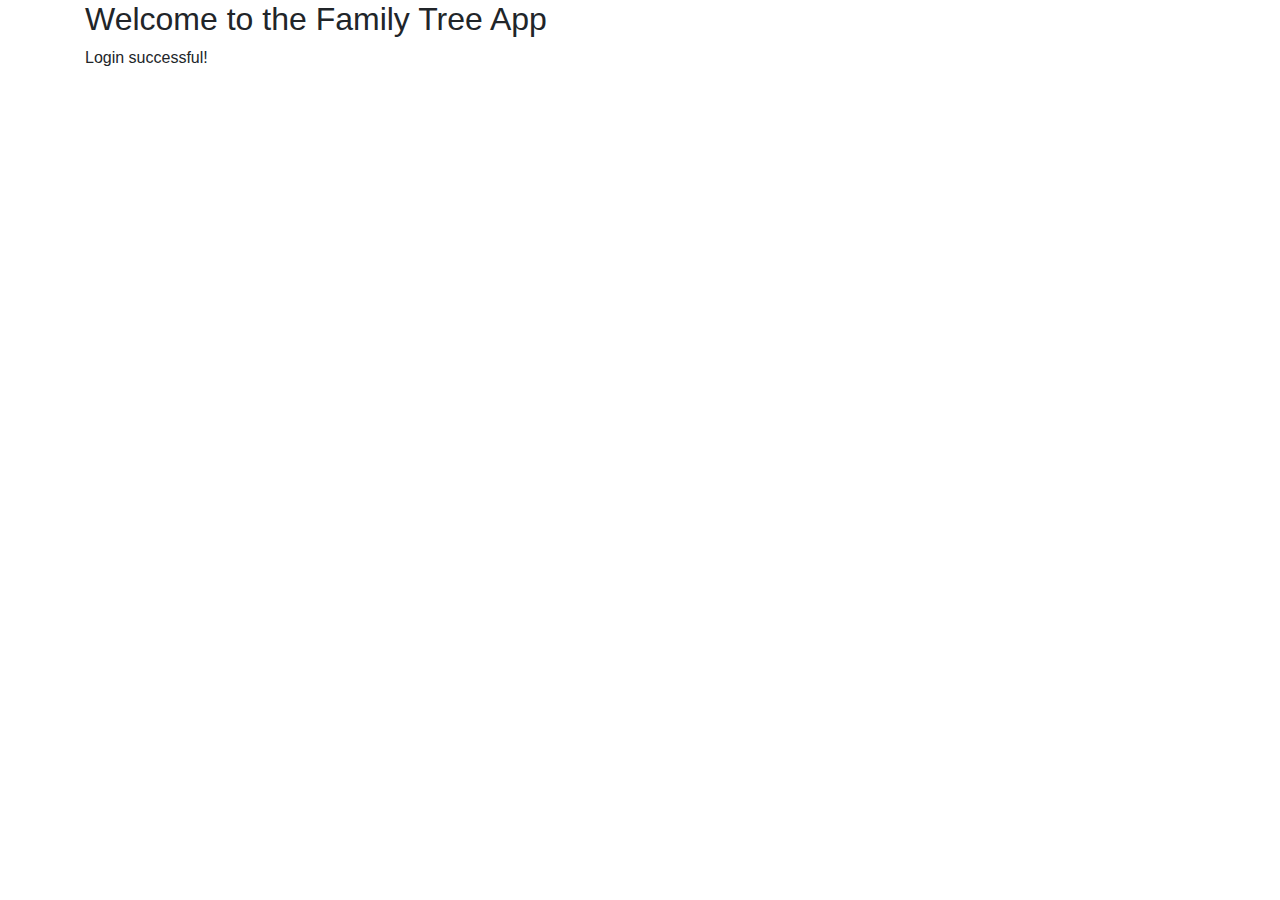
==== csaladfa/src/main/resources/templates/index.html @ 7f1b3e40 "working login and registration, basic html" ====
<!DOCTYPE html>
<html lang="en">
<head>
  <meta charset="UTF-8">
  <meta name="viewport" content="width=device-width, initial-scale=1.0">
  <title>Home</title>
  <link rel="stylesheet" href="https://stackpath.bootstrapcdn.com/bootstrap/4.5.2/css/bootstrap.min.css">
</head>
<body>
<div class="container">
  <h2>Welcome to the Family Tree App</h2>
  <p>Login successful!</p>
</div>
</body>
</html>
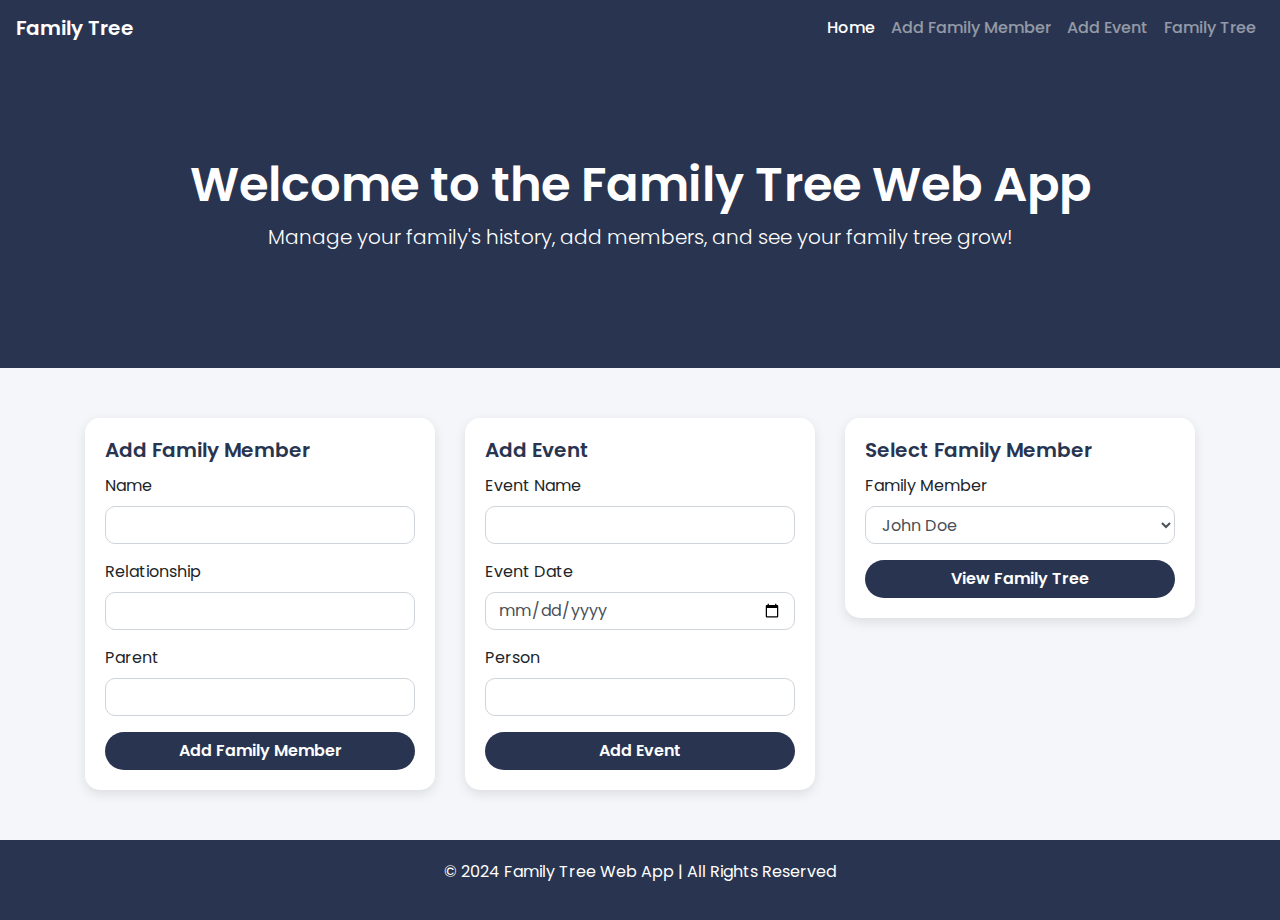
==== commit b30f421c: "basic index with forms" ====
--- a/csaladfa/src/main/resources/templates/index.html
+++ b/csaladfa/src/main/resources/templates/index.html
@@ -3,13 +3,174 @@
 <head>
   <meta charset="UTF-8">
   <meta name="viewport" content="width=device-width, initial-scale=1.0">
-  <title>Home</title>
-  <link rel="stylesheet" href="https://stackpath.bootstrapcdn.com/bootstrap/4.5.2/css/bootstrap.min.css">
+  <title>Family Tree Web App</title>
+  <link href="https://stackpath.bootstrapcdn.com/bootstrap/4.5.2/css/bootstrap.min.css" rel="stylesheet">
+  <link href="https://fonts.googleapis.com/css2?family=Poppins:wght@300;400;600&display=swap" rel="stylesheet">
+  <style>
+    body {
+      font-family: 'Poppins', sans-serif;
+      background-color: #f4f6f9;
+    }
+    .navbar {
+      background-color: #293550;
+    }
+    .navbar-brand {
+      color: white;
+      font-weight: 600;
+    }
+    .navbar-nav .nav-link {
+      color: white;
+      font-weight: 500;
+    }
+    .container {
+      margin-top: 50px;
+    }
+    .hero-section {
+      background-color: #293550;
+      color: white;
+      padding: 100px 0;
+      text-align: center;
+    }
+    .hero-section h1 {
+      font-size: 3rem;
+      font-weight: 600;
+    }
+    .card {
+      border: none;
+      border-radius: 15px;
+      box-shadow: 0px 4px 12px rgba(0, 0, 0, 0.1);
+    }
+    .card-title {
+      font-weight: 600;
+      color: #293550;
+    }
+    .form-control {
+      border-radius: 10px;
+    }
+    .btn-custom {
+      background-color: #293550;
+      color: white;
+      border-radius: 25px;
+      font-weight: 600;
+    }
+    .btn-custom:hover {
+      background-color: #0056b3;
+    }
+    .footer {
+      background-color: #293550;
+      color: white;
+      padding: 20px;
+      text-align: center;
+      margin-top: 50px;
+    }
+  </style>
 </head>
 <body>
+<!-- Navigation Bar -->
+<nav class="navbar navbar-expand-lg navbar-dark">
+  <a class="navbar-brand" href="/">Family Tree</a>
+  <button class="navbar-toggler" type="button" data-toggle="collapse" data-target="#navbarNav" aria-controls="navbarNav" aria-expanded="false" aria-label="Toggle navigation">
+    <span class="navbar-toggler-icon"></span>
+  </button>
+  <div class="collapse navbar-collapse" id="navbarNav">
+    <ul class="navbar-nav ml-auto">
+      <li class="nav-item active">
+        <a class="nav-link" href="/">Home</a>
+      </li>
+      <li class="nav-item">
+        <a class="nav-link" href="/add-family-member">Add Family Member</a>
+      </li>
+      <li class="nav-item">
+        <a class="nav-link" href="/add-event">Add Event</a>
+      </li>
+      <li class="nav-item">
+        <a class="nav-link" href="/family-tree">Family Tree</a>
+      </li>
+    </ul>
+  </div>
+</nav>
+
+<!-- Hero Section -->
+<div class="hero-section">
+  <h1>Welcome to the Family Tree Web App <span th:text="${username}"></span></h1>
+  <p class="lead">Manage your family's history, add members, and see your family tree grow!</p>
+</div>
+
+<!-- Main Content Section -->
 <div class="container">
-  <h2>Welcome to the Family Tree App</h2>
-  <p>Login successful!</p>
+  <div class="row">
+    <div class="col-md-4">
+      <div class="card">
+        <div class="card-body">
+          <h5 class="card-title">Add Family Member</h5>
+          <form action="/add-family-member" method="post">
+            <div class="form-group">
+              <label for="name">Name</label>
+              <input type="text" class="form-control" id="name" name="name" required>
+            </div>
+            <div class="form-group">
+              <label for="relationship">Relationship</label>
+              <input type="text" class="form-control" id="relationship" name="relationship" required>
+            </div>
+            <div class="form-group">
+              <label for="parent">Parent</label>
+              <input type="text" class="form-control" id="parent" name="parent">
+            </div>
+            <button type="submit" class="btn btn-custom btn-block">Add Family Member</button>
+          </form>
+        </div>
+      </div>
+    </div>
+    <div class="col-md-4">
+      <div class="card">
+        <div class="card-body">
+          <h5 class="card-title">Add Event</h5>
+          <form action="/add-event" method="post">
+            <div class="form-group">
+              <label for="event-name">Event Name</label>
+              <input type="text" class="form-control" id="event-name" name="event-name" required>
+            </div>
+            <div class="form-group">
+              <label for="event-date">Event Date</label>
+              <input type="date" class="form-control" id="event-date" name="event-date" required>
+            </div>
+            <div class="form-group">
+              <label for="person">Person</label>
+              <input type="text" class="form-control" id="person" name="person" required>
+            </div>
+            <button type="submit" class="btn btn-custom btn-block">Add Event</button>
+          </form>
+        </div>
+      </div>
+    </div>
+    <div class="col-md-4">
+      <div class="card">
+        <div class="card-body">
+          <h5 class="card-title">Select Family Member</h5>
+          <form action="/family-tree" method="get">
+            <div class="form-group">
+              <label for="family-member">Family Member</label>
+              <select class="form-control" id="family-member" name="family-member" required>
+                <option value="john_doe">John Doe</option>
+                <option value="jane_doe">Jane Doe</option>
+                <option value="jim_doe">Jim Doe</option>
+              </select>
+            </div>
+            <button type="submit" class="btn btn-custom btn-block">View Family Tree</button>
+          </form>
+        </div>
+      </div>
+    </div>
+  </div>
 </div>
+
+<!-- Footer -->
+<div class="footer">
+  <p>&copy; 2024 Family Tree Web App | All Rights Reserved</p>
+</div>
+
+<script src="https://code.jquery.com/jquery-3.5.1.slim.min.js"></script>
+<script src="https://cdn.jsdelivr.net/npm/@popperjs/core@2.5.3/dist/umd/popper.min.js"></script>
+<script src="https://stackpath.bootstrapcdn.com/bootstrap/4.5.2/js/bootstrap.min.js"></script>
 </body>
 </html>
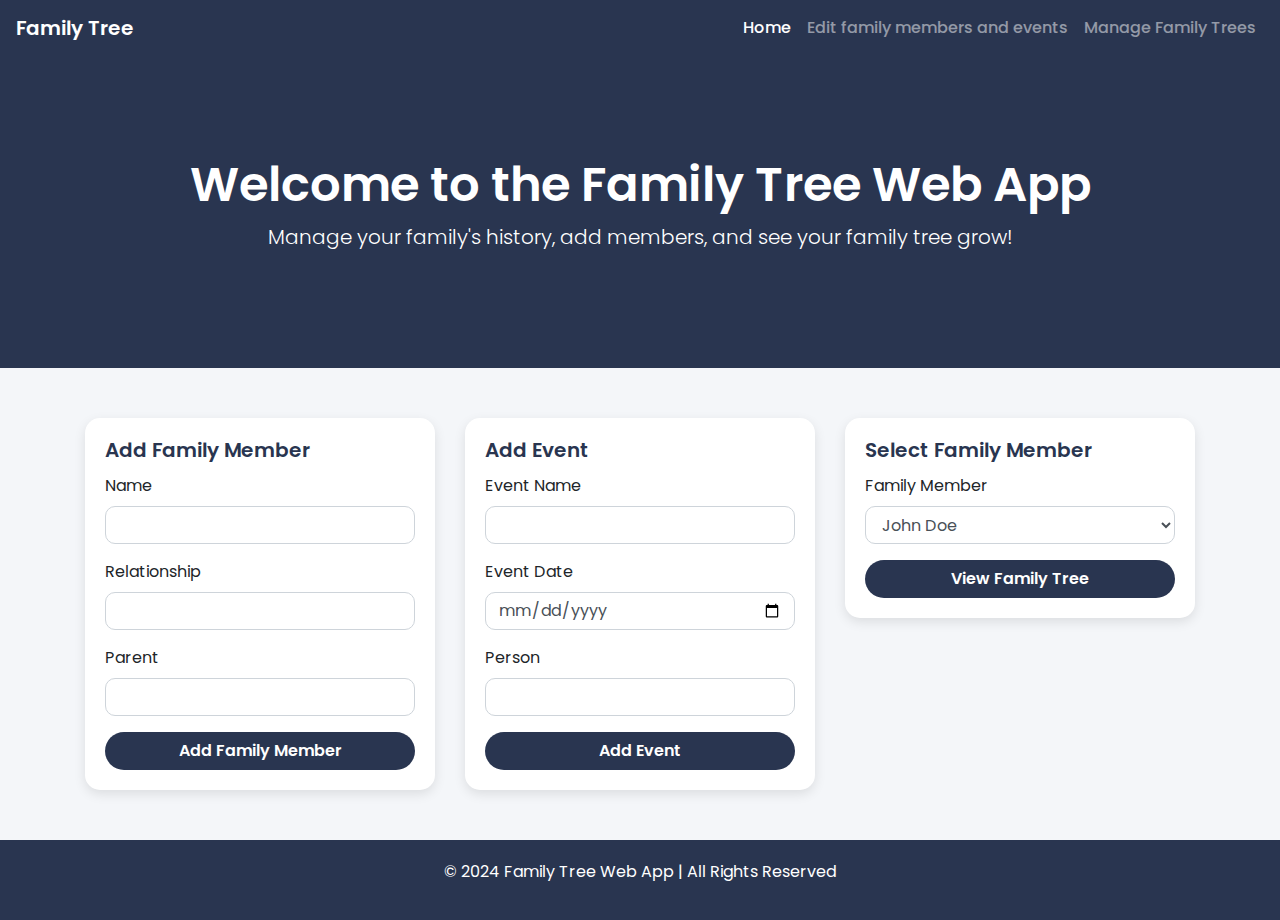
==== commit b730cd8c: "adden name attribute to event" ====
--- a/csaladfa/src/main/resources/templates/index.html
+++ b/csaladfa/src/main/resources/templates/index.html
@@ -78,13 +78,10 @@
         <a class="nav-link" href="/">Home</a>
       </li>
       <li class="nav-item">
-        <a class="nav-link" href="/add-family-member">Add Family Member</a>
+        <a class="nav-link" href="/edit">Edit family members and events</a>
       </li>
       <li class="nav-item">
-        <a class="nav-link" href="/add-event">Add Event</a>
-      </li>
-      <li class="nav-item">
-        <a class="nav-link" href="/family-tree">Family Tree</a>
+        <a class="nav-link" href="/family-tree">Manage Family Trees</a>
       </li>
     </ul>
   </div>
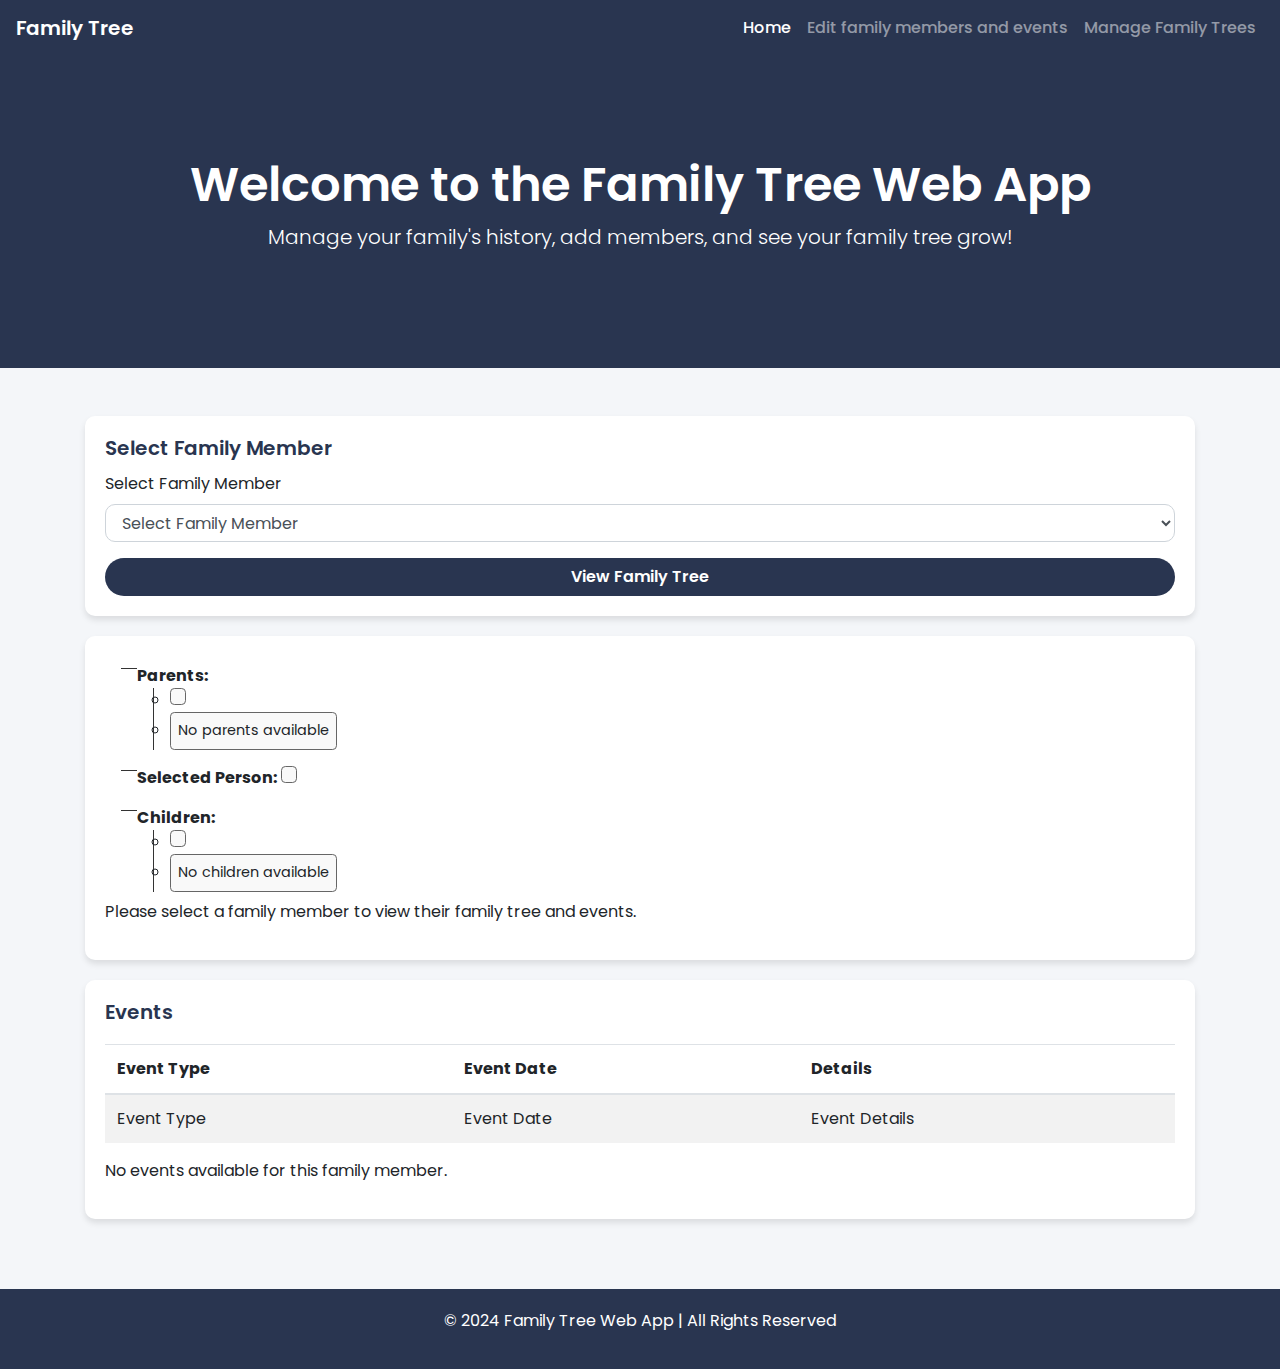
==== commit cf6f05de: "family tree display on index" ====
--- a/csaladfa/src/main/resources/templates/index.html
+++ b/csaladfa/src/main/resources/templates/index.html
@@ -63,6 +63,92 @@
       text-align: center;
       margin-top: 50px;
     }
+    .card {
+      margin-bottom: 20px;
+      border-radius: 10px;
+      box-shadow: 0px 4px 6px rgba(0, 0, 0, 0.1);
+    }
+    .tree-container ul {
+      padding-top: 20px;
+      position: relative;
+    }
+    .tree-container ul::before {
+      content: '';
+      position: absolute;
+      top: 0;
+      left: 50%;
+      border-left: 1px solid #ccc;
+      width: 0;
+      height: 20px;
+    }
+    .tree-container li {
+      float: left;
+      text-align: center;
+      list-style-type: none;
+      position: relative;
+      padding: 20px 5px 0 5px;
+    }
+    .tree-container li::before, .tree-container li::after {
+      content: '';
+      position: absolute;
+      top: 0;
+      right: 50%;
+      border-top: 1px solid #ccc;
+      width: 50%;
+      height: 20px;
+    }
+    .tree-container li::after {
+      right: auto;
+      left: 50%;
+      border-left: 1px solid #ccc;
+    }
+    .tree-container .node {
+      display: inline-block;
+      border: 1px solid #ccc;
+      padding: 10px;
+      border-radius: 5px;
+      text-align: center;
+    }
+    .events-table {
+      margin-top: 20px;
+    }
+    .tree {
+      list-style-type: none;
+      margin: 0;
+      padding: 0;
+    }
+
+    .tree > li {
+      position: relative;
+      padding: 0.5em 0 0.5em 1em;
+      margin-left: 1em;
+    }
+
+    .tree > li:before {
+      content: "";
+      position: absolute;
+      left: 0;
+      top: 0.75em;
+      width: 1em;
+      height: 0.1em;
+      background: #333;
+    }
+
+    .tree > li ul {
+      margin-left: 1em;
+      border-left: 0.1em solid #333;
+      padding-left: 1em;
+    }
+
+    .tree span {
+      display: inline-block;
+      padding: 0.5em;
+      border: 1px solid #666;
+      border-radius: 0.3em;
+      background-color: #f9f9f9;
+      font-size: 0.9em;
+    }
+
   </style>
 </head>
 <body>
@@ -94,63 +180,21 @@
 </div>
 
 <!-- Main Content Section -->
-<div class="container">
+<div class="container mt-5">
+  <!-- Select Family Member -->
   <div class="row">
-    <div class="col-md-4">
-      <div class="card">
-        <div class="card-body">
-          <h5 class="card-title">Add Family Member</h5>
-          <form action="/add-family-member" method="post">
-            <div class="form-group">
-              <label for="name">Name</label>
-              <input type="text" class="form-control" id="name" name="name" required>
-            </div>
-            <div class="form-group">
-              <label for="relationship">Relationship</label>
-              <input type="text" class="form-control" id="relationship" name="relationship" required>
-            </div>
-            <div class="form-group">
-              <label for="parent">Parent</label>
-              <input type="text" class="form-control" id="parent" name="parent">
-            </div>
-            <button type="submit" class="btn btn-custom btn-block">Add Family Member</button>
-          </form>
-        </div>
-      </div>
-    </div>
-    <div class="col-md-4">
-      <div class="card">
-        <div class="card-body">
-          <h5 class="card-title">Add Event</h5>
-          <form action="/add-event" method="post">
-            <div class="form-group">
-              <label for="event-name">Event Name</label>
-              <input type="text" class="form-control" id="event-name" name="event-name" required>
-            </div>
-            <div class="form-group">
-              <label for="event-date">Event Date</label>
-              <input type="date" class="form-control" id="event-date" name="event-date" required>
-            </div>
-            <div class="form-group">
-              <label for="person">Person</label>
-              <input type="text" class="form-control" id="person" name="person" required>
-            </div>
-            <button type="submit" class="btn btn-custom btn-block">Add Event</button>
-          </form>
-        </div>
-      </div>
-    </div>
-    <div class="col-md-4">
+    <div class="col-md-12">
       <div class="card">
         <div class="card-body">
           <h5 class="card-title">Select Family Member</h5>
-          <form action="/family-tree" method="get">
+          <form action="/" method="get">
             <div class="form-group">
-              <label for="family-member">Family Member</label>
-              <select class="form-control" id="family-member" name="family-member" required>
-                <option value="john_doe">John Doe</option>
-                <option value="jane_doe">Jane Doe</option>
-                <option value="jim_doe">Jim Doe</option>
+              <label for="family-member">Select Family Member</label>
+              <select class="form-control" id="family-member" name="family-member-id" required>
+                <option value="" disabled selected>Select Family Member</option>
+                <th:block th:each="member : ${familyMembers}">
+                  <option th:value="${member.id}" th:text="${member.first_name} + ' ' + ${member.last_name} + ' (' + ${member.date_of_birth} + ')'"></option>
+                </th:block>
               </select>
             </div>
             <button type="submit" class="btn btn-custom btn-block">View Family Tree</button>
@@ -159,7 +203,93 @@
       </div>
     </div>
   </div>
+
+  <!-- Family Tree Section -->
+  <div class="row">
+    <div class="col-md-12">
+      <div class="card">
+        <div class="card-body">
+          <!-- Family Tree Display -->
+          <div th:if="${person != null}">
+            <ul class="tree">
+              <!-- Parents Section -->
+              <li>
+                <strong>Parents:</strong>
+                <ul>
+                  <li th:each="parent : ${parents}">
+                    <span th:text="${parent.first_name} + ' ' + ${parent.last_name}"></span>
+                  </li>
+                  <li th:if="${parents.size() == 0}">
+                    <span>No parents available</span>
+                  </li>
+                </ul>
+              </li>
+
+              <!-- Selected Person -->
+              <li>
+                <strong>Selected Person:</strong>
+                <span th:text="${person.first_name} + ' ' + ${person.last_name}"></span>
+              </li>
+
+              <!-- Children Section -->
+              <li>
+                <strong>Children:</strong>
+                <ul>
+                  <li th:each="child : ${children}">
+                    <span th:text="${child.first_name} + ' ' + ${child.last_name}"></span>
+                  </li>
+                  <li th:if="${children.size() == 0}">
+                    <span>No children available</span>
+                  </li>
+                </ul>
+              </li>
+            </ul>
+          </div>
+          <!-- Fallback for No Selection -->
+          <div th:if="${person == null}">
+            <p>Please select a family member to view their family tree and events.</p>
+          </div>
+        </div>
+      </div>
+    </div>
+  </div>
+
+  <!-- Events Section -->
+  <div class="row">
+    <div class="col-md-12">
+      <div class="card">
+        <div class="card-body">
+          <h5 class="card-title">Events</h5>
+          <div th:if="${events != null && !events.isEmpty()}">
+            <table class="table table-striped events-table">
+              <thead>
+              <tr>
+                <th>Event Type</th>
+                <th>Event Date</th>
+                <th>Details</th>
+              </tr>
+              </thead>
+              <tbody>
+              <th:block th:each="event : ${events}">
+                <tr>
+                  <td th:text="${event.type}">Event Type</td>
+                  <td th:text="${event.date}">Event Date</td>
+                  <td th:text="${event.name}">Event Details</td>
+                </tr>
+              </th:block>
+              </tbody>
+            </table>
+          </div>
+          <div th:if="${events == null || events.isEmpty()}">
+            <p>No events available for this family member.</p>
+          </div>
+        </div>
+      </div>
+    </div>
+  </div>
 </div>
+
+
 
 <!-- Footer -->
 <div class="footer">
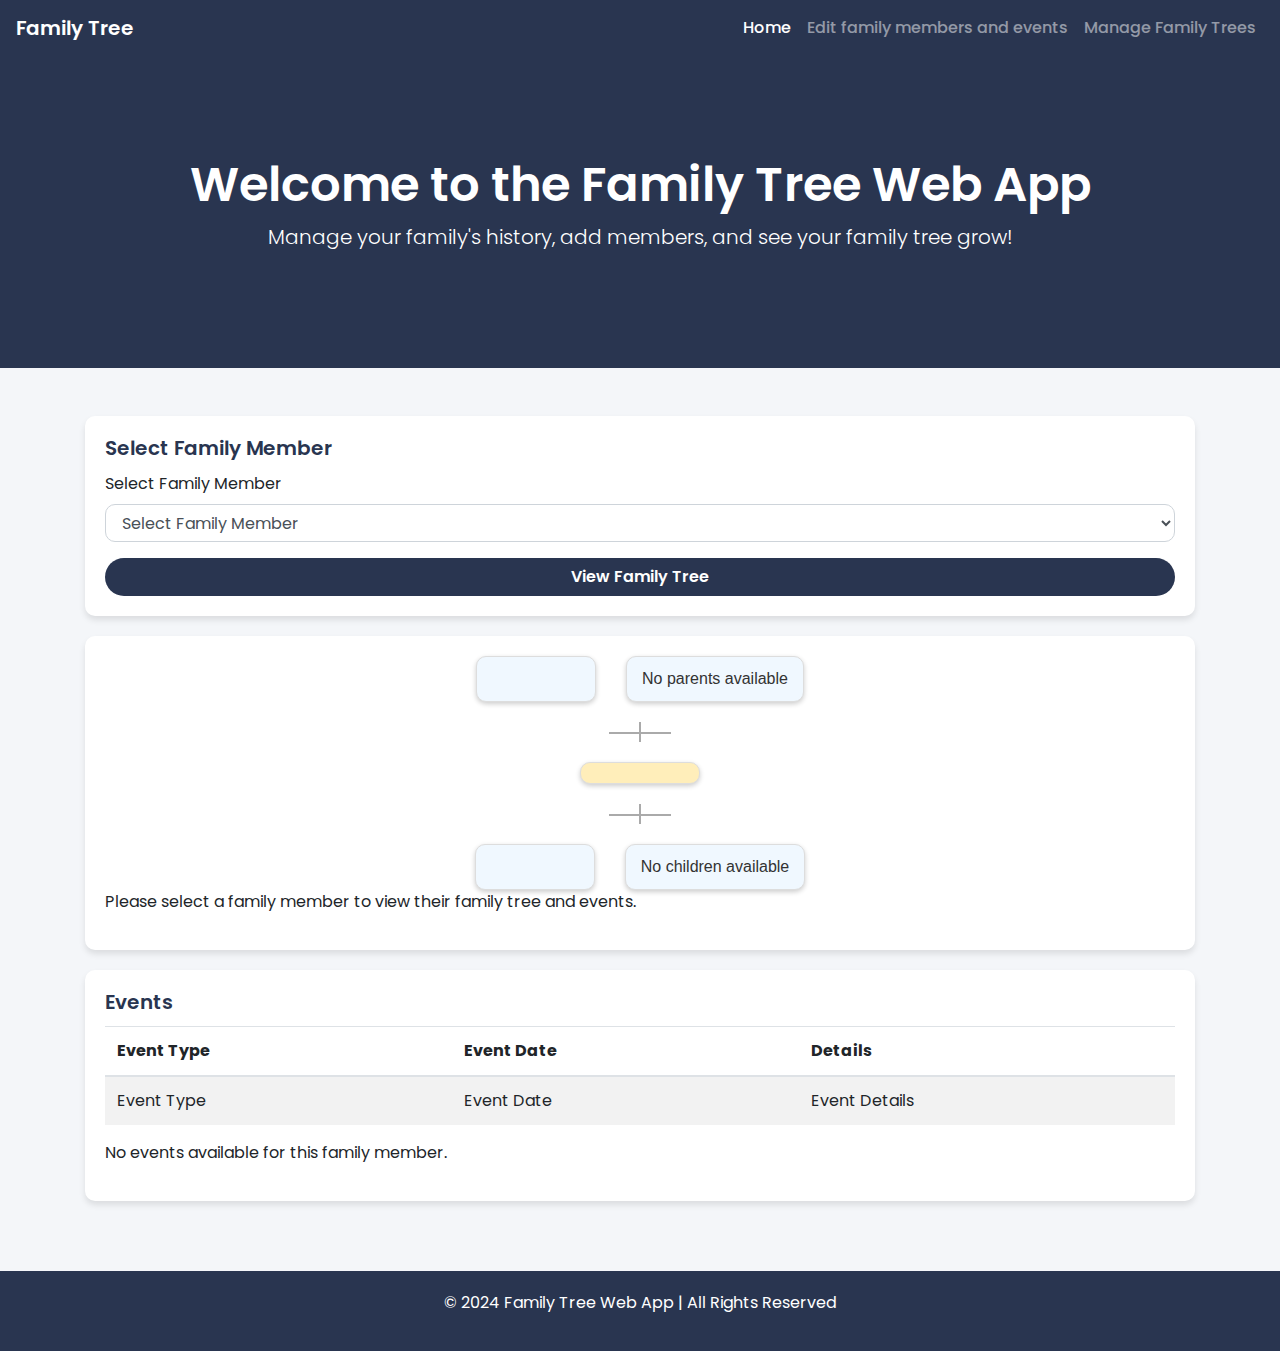
==== commit 7e383509: "fancy family tree on index" ====
--- a/csaladfa/src/main/resources/templates/index.html
+++ b/csaladfa/src/main/resources/templates/index.html
@@ -68,87 +68,81 @@
       border-radius: 10px;
       box-shadow: 0px 4px 6px rgba(0, 0, 0, 0.1);
     }
-    .tree-container ul {
-      padding-top: 20px;
+    .fancy-tree {
+      display: flex;
+      flex-direction: column;
+      align-items: center;
+      gap: 20px;
+      font-family: Arial, sans-serif;
+    }
+
+    .tree-level {
+      display: flex;
+      justify-content: center;
+      gap: 30px;
+    }
+
+    .tree-node {
+      text-align: center;
+      padding: 10px 15px;
+      background: #f0f8ff;
+      border: 1px solid #ddd;
+      border-radius: 10px;
+      box-shadow: 0 2px 5px rgba(0, 0, 0, 0.2);
+      font-size: 1rem;
+      color: #333;
+      min-width: 120px;
       position: relative;
     }
-    .tree-container ul::before {
-      content: '';
-      position: absolute;
-      top: 0;
-      left: 50%;
-      border-left: 1px solid #ccc;
-      width: 0;
+
+    .selected-person {
+      background: #ffeeba;
+      font-weight: bold;
+      color: #444;
+    }
+
+    .tree-connector {
+      display: flex;
+      justify-content: center;
+      position: relative;
+    }
+
+    .connector-line {
+      width: 2px;
       height: 20px;
-    }
-    .tree-container li {
-      float: left;
-      text-align: center;
-      list-style-type: none;
+      background: #aaa;
       position: relative;
-      padding: 20px 5px 0 5px;
-    }
-    .tree-container li::before, .tree-container li::after {
-      content: '';
-      position: absolute;
-      top: 0;
-      right: 50%;
-      border-top: 1px solid #ccc;
-      width: 50%;
-      height: 20px;
-    }
-    .tree-container li::after {
-      right: auto;
-      left: 50%;
-      border-left: 1px solid #ccc;
-    }
-    .tree-container .node {
-      display: inline-block;
-      border: 1px solid #ccc;
-      padding: 10px;
-      border-radius: 5px;
-      text-align: center;
-    }
-    .events-table {
-      margin-top: 20px;
-    }
-    .tree {
-      list-style-type: none;
-      margin: 0;
-      padding: 0;
-    }
-
-    .tree > li {
-      position: relative;
-      padding: 0.5em 0 0.5em 1em;
-      margin-left: 1em;
-    }
-
-    .tree > li:before {
+    }
+
+    .tree-connector::before,
+    .tree-connector::after {
       content: "";
       position: absolute;
-      left: 0;
-      top: 0.75em;
-      width: 1em;
-      height: 0.1em;
-      background: #333;
-    }
-
-    .tree > li ul {
-      margin-left: 1em;
-      border-left: 0.1em solid #333;
-      padding-left: 1em;
-    }
-
-    .tree span {
-      display: inline-block;
-      padding: 0.5em;
-      border: 1px solid #666;
-      border-radius: 0.3em;
-      background-color: #f9f9f9;
-      font-size: 0.9em;
-    }
-
+      top: 50%;
+      width: 30px;
+      height: 2px;
+      background: #aaa;
+    }
+
+    .tree-connector::before {
+      left: -30px;
+    }
+
+    .tree-connector::after {
+      right: -30px;
+    }
+
+    @media (max-width: 768px) {
+      .tree-level {
+        flex-direction: column;
+        gap: 10px;
+      }
+
+      .tree-connector::before,
+      .tree-connector::after {
+        width: 15px;
+      }
+    }
   </style>
 </head>
 <body>
@@ -211,39 +205,44 @@
         <div class="card-body">
           <!-- Family Tree Display -->
           <div th:if="${person != null}">
-            <ul class="tree">
+            <div class="fancy-tree">
               <!-- Parents Section -->
-              <li>
-                <strong>Parents:</strong>
-                <ul>
-                  <li th:each="parent : ${parents}">
-                    <span th:text="${parent.first_name} + ' ' + ${parent.last_name}"></span>
-                  </li>
-                  <li th:if="${parents.size() == 0}">
-                    <span>No parents available</span>
-                  </li>
-                </ul>
-              </li>
+              <div class="tree-level parents">
+                <div th:each="parent : ${parents}" class="tree-node">
+                  <span th:text="${parent.first_name} + ' ' + ${parent.last_name}"></span>
+                </div>
+                <div th:if="${parents.size() == 0}" class="tree-node">
+                  <span>No parents available</span>
+                </div>
+              </div>
+
+              <!-- Connector to Person -->
+              <div class="tree-connector">
+                <span class="connector-line"></span>
+              </div>
 
               <!-- Selected Person -->
-              <li>
-                <strong>Selected Person:</strong>
-                <span th:text="${person.first_name} + ' ' + ${person.last_name}"></span>
-              </li>
+              <div class="tree-level person">
+                <div class="tree-node selected-person">
+                  <strong th:text="${person.first_name} + ' ' + ${person.last_name}"></strong>
+                </div>
+              </div>
+
+              <!-- Connector to Children -->
+              <div class="tree-connector">
+                <span class="connector-line"></span>
+              </div>
 
               <!-- Children Section -->
-              <li>
-                <strong>Children:</strong>
-                <ul>
-                  <li th:each="child : ${children}">
-                    <span th:text="${child.first_name} + ' ' + ${child.last_name}"></span>
-                  </li>
-                  <li th:if="${children.size() == 0}">
-                    <span>No children available</span>
-                  </li>
-                </ul>
-              </li>
-            </ul>
+              <div class="tree-level children">
+                <div th:each="child : ${children}" class="tree-node">
+                  <span th:text="${child.first_name} + ' ' + ${child.last_name}"></span>
+                </div>
+                <div th:if="${children.size() == 0}" class="tree-node">
+                  <span>No children available</span>
+                </div>
+              </div>
+            </div>
           </div>
           <!-- Fallback for No Selection -->
           <div th:if="${person == null}">
@@ -253,6 +252,7 @@
       </div>
     </div>
   </div>
+
 
   <!-- Events Section -->
   <div class="row">
